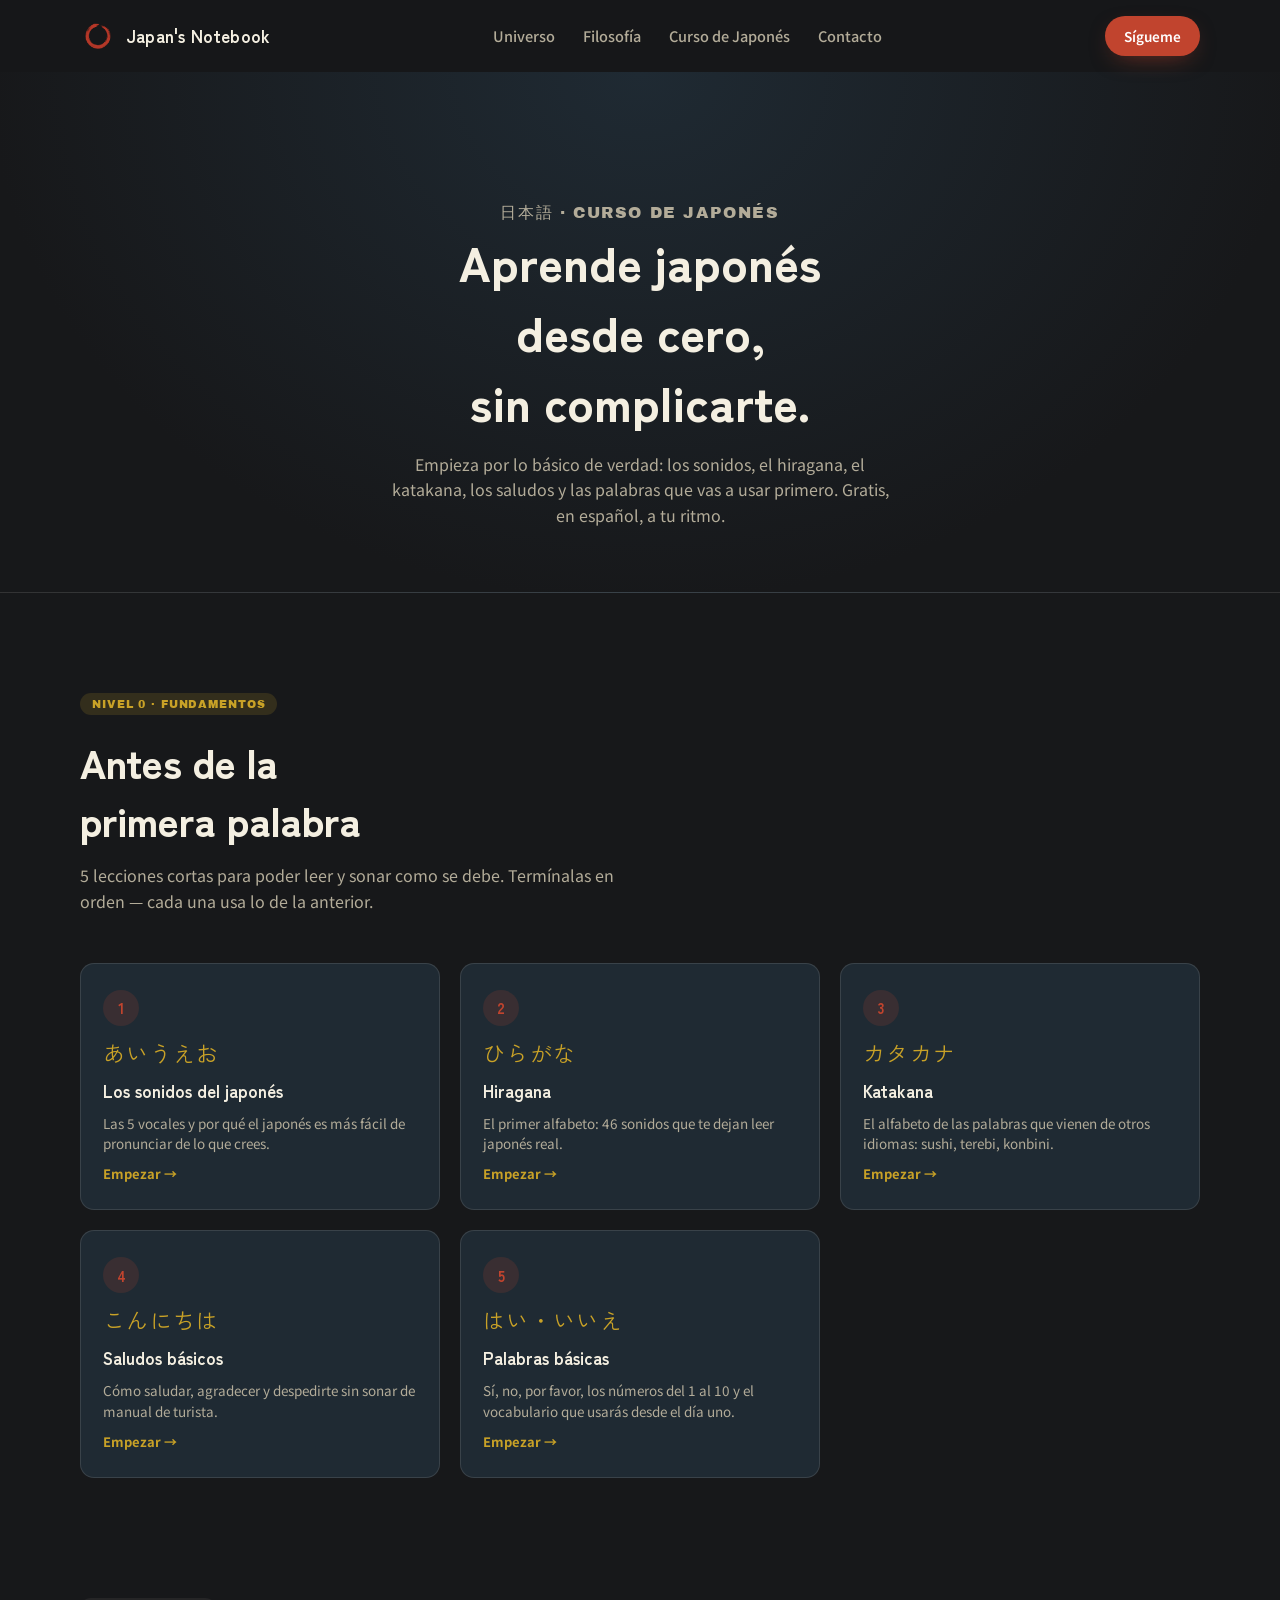
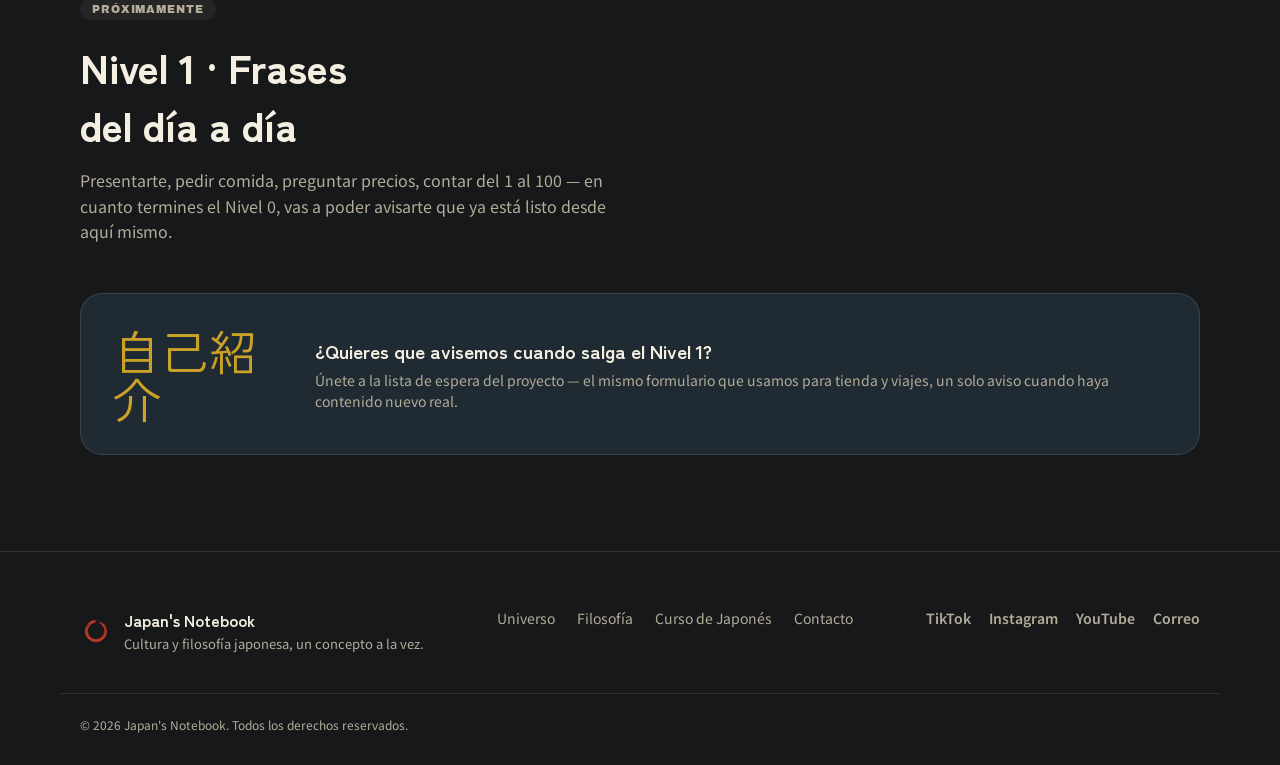
==== curso-de-japones.html @ c023aedf "Agrega mini curso de japones (Nivel 0: sonidos, hiragana, katakana, saludos, palabras basicas) Co-Au" ====
<!doctype html>
<html lang="es">
<head>
<meta charset="UTF-8">
<meta name="viewport" content="width=device-width, initial-scale=1, viewport-fit=cover">
<title>Curso de Japonés Gratis — Hiragana, Katakana y Saludos | Japan's Notebook</title>
<meta name="description" content="Mini curso de japonés para principiantes: los sonidos del idioma, hiragana, katakana, saludos y palabras básicas. Gratis, en español, paso a paso.">
<meta name="theme-color" content="#17181A">
<link rel="canonical" href="https://sjntthnes.github.io/japans-notebook/curso-de-japones.html">

<meta property="og:type" content="website">
<meta property="og:url" content="https://sjntthnes.github.io/japans-notebook/curso-de-japones.html">
<meta property="og:title" content="Curso de Japonés Gratis — Japan's Notebook">
<meta property="og:description" content="Hiragana, katakana, saludos y palabras básicas — el primer paso para leer y hablar japonés, explicado simple.">
<meta property="og:image" content="https://sjntthnes.github.io/japans-notebook/assets/img/branding/hero-banner.jpg">
<meta property="og:locale" content="es_ES">

<link rel="manifest" href="manifest.json">
<link rel="icon" type="image/png" sizes="32x32" href="assets/icons/favicon-32.png">
<link rel="icon" type="image/png" sizes="16x16" href="assets/icons/favicon-16.png">
<link rel="apple-touch-icon" href="assets/icons/logo-192.png">

<link rel="preconnect" href="https://fonts.googleapis.com">
<link rel="preconnect" href="https://fonts.gstatic.com" crossorigin>
<link href="https://fonts.googleapis.com/css2?family=Zen+Kaku+Gothic+New:wght@500;700;900&family=Noto+Sans+JP:wght@400;500;600&family=Archivo+Black&display=swap" rel="stylesheet">

<link rel="stylesheet" href="css/styles.css">
</head>
<body>

<a class="skip-link" href="#main">Saltar al contenido</a>

<header class="site-header" id="siteHeader">
  <div class="wrap header-inner">
    <a href="index.html#top" class="brand" aria-label="Japan's Notebook — inicio">
      <img src="assets/img/branding/logo.png" alt="" class="brand-logo" width="36" height="36">
      <span class="brand-name">Japan's Notebook</span>
    </a>

    <nav class="main-nav" id="mainNav" aria-label="Navegación principal">
      <a href="index.html#universo">Universo</a>
      <a href="index.html#filosofia">Filosofía</a>
      <a href="curso-de-japones.html">Curso de Japonés</a>
      <a href="index.html#contacto">Contacto</a>
    </nav>

    <div class="header-actions">
      <a class="btn btn-primary btn-sm" href="https://www.tiktok.com/@Japan_notebook_" target="_blank" rel="noopener">Sígueme</a>
      <button class="nav-toggle" id="navToggle" aria-expanded="false" aria-controls="mainNav" aria-label="Abrir menú">
        <span></span><span></span><span></span>
      </button>
    </div>
  </div>
</header>

<main id="main">

  <section class="curso-hero">
    <div class="wrap">
      <p class="eyebrow reveal">日本語 · Curso de japonés</p>
      <h1 class="reveal">Aprende japonés desde cero, sin complicarte.</h1>
      <p class="reveal">Empieza por lo básico de verdad: los sonidos, el hiragana, el katakana, los saludos y las palabras que vas a usar primero. Gratis, en español, a tu ritmo.</p>
    </div>
  </section>

  <section class="section" id="nivel-0">
    <div class="wrap">
      <span class="nivel-badge reveal">Nivel 0 · Fundamentos</span>
      <h2 class="section-title reveal">Antes de la primera palabra</h2>
      <p class="section-sub reveal">5 lecciones cortas para poder leer y sonar como se debe. Termínalas en orden — cada una usa lo de la anterior.</p>

      <div class="leccion-grid" id="leccionGrid"><!-- generado por js/curso.js --></div>
    </div>
  </section>

  <section class="section" id="proximos-niveles" style="padding-top:0">
    <div class="wrap">
      <span class="nivel-badge proximo reveal">Próximamente</span>
      <h2 class="section-title reveal">Nivel 1 · Frases del día a día</h2>
      <p class="section-sub reveal">Presentarte, pedir comida, preguntar precios, contar del 1 al 100 — en cuanto termines el Nivel 0, vas a poder avisarte que ya está listo desde aquí mismo.</p>

      <div class="leccion-teaser reveal">
        <span class="leccion-teaser-kana" aria-hidden="true">自己紹介</span>
        <div>
          <h3>¿Quieres que avisemos cuando salga el Nivel 1?</h3>
          <p>Únete a la lista de espera del proyecto — el mismo formulario que usamos para tienda y viajes, un solo aviso cuando haya contenido nuevo real.</p>
        </div>
      </div>
    </div>
  </section>

</main>

<footer class="site-footer">
  <div class="wrap footer-inner">
    <div class="footer-brand">
      <img src="assets/img/branding/logo.png" alt="" width="32" height="32">
      <div>
        <p class="footer-name">Japan's Notebook</p>
        <p class="footer-tagline">Cultura y filosofía japonesa, un concepto a la vez.</p>
      </div>
    </div>

    <nav class="footer-nav" aria-label="Navegación de pie de página">
      <a href="index.html#universo">Universo</a>
      <a href="index.html#filosofia">Filosofía</a>
      <a href="curso-de-japones.html">Curso de Japonés</a>
      <a href="index.html#contacto">Contacto</a>
    </nav>

    <div class="footer-socials">
      <a href="https://www.tiktok.com/@Japan_notebook_" target="_blank" rel="noopener">TikTok</a>
      <a href="https://www.instagram.com/Japan_notebook_" target="_blank" rel="noopener">Instagram</a>
      <a href="https://www.youtube.com/@japan_notebook" target="_blank" rel="noopener">YouTube</a>
      <a href="mailto:libro.viajes.japon@gmail.com">Correo</a>
    </div>
  </div>
  <div class="wrap footer-legal">
    <p>© 2026 Japan's Notebook. Todos los derechos reservados.</p>
  </div>
</footer>

<script src="js/curso.js" defer></script>
<script src="js/main.js" defer></script>
<script src="js/chatbot.js" defer></script>
<script src="js/sw-register.js" defer></script>
</body>
</html>
---- css/styles.css ----
/* =========================================================
   Japan's Notebook — Landing page
   Design tokens tomados de MARCA.md (fuente de verdad de marca)
   ========================================================= */

:root{
  --bg: #17181A;           /* sumi */
  --surface: #1F2A33;      /* indigo noche */
  --surface-2: #263340;
  --line: rgba(244,239,225,0.12);
  --line-strong: rgba(244,239,225,0.24);
  --text: #F4EFE1;         /* washi */
  --text-dim: #B3AC99;
  --shu: #C1442E;          /* acento de marca */
  --shu-dim: rgba(193,68,46,0.16);
  --gold: #C9A227;         /* kintsugi */
  --gold-dim: rgba(201,162,39,0.16);
  --vermillion: #E4572E;   /* CTA */

  --radius-sm: 8px;
  --radius: 14px;
  --radius-lg: 22px;

  --font-display: 'Zen Kaku Gothic New', 'Hiragino Sans', sans-serif;
  --font-body: 'Noto Sans JP', 'Hiragino Sans', sans-serif;
  --font-label: 'Archivo Black', 'Arial Black', sans-serif;

  --container: 1160px;
  --header-h: 72px;

  color-scheme: dark;
}

/* ---------- reset ---------- */
*, *::before, *::after{ box-sizing: border-box; }
html{ scroll-behavior: smooth; }
body{
  margin:0;
  background: var(--bg);
  color: var(--text);
  font-family: var(--font-body);
  -webkit-font-smoothing: antialiased;
  overflow-x: hidden;
}
img{ max-width:100%; display:block; }
a{ color: inherit; text-decoration: none; }
button{ font: inherit; color: inherit; background:none; border:none; cursor:pointer; }
ul{ list-style:none; margin:0; padding:0; }
h1,h2,h3{ font-family: var(--font-display); margin:0; text-wrap: balance; }
p{ margin:0; }

@media (prefers-reduced-motion: reduce){
  *{ animation-duration: 0.01ms !important; animation-iteration-count: 1 !important; transition-duration: 0.01ms !important; scroll-behavior: auto !important; }
}

.wrap{ max-width: var(--container); margin: 0 auto; padding: 0 20px; }
.skip-link{
  position: fixed; top:-60px; left:12px; z-index: 999; background: var(--shu); color:#fff;
  padding: 10px 16px; border-radius: var(--radius-sm); transition: top .15s;
}
.skip-link:focus{ top: 12px; }

/* ---------- reveal-on-scroll ---------- */
.reveal{ opacity: 0; transform: translateY(18px); transition: opacity .6s ease, transform .6s ease; }
.reveal.in-view{ opacity: 1; transform: translateY(0); }

/* ---------- buttons ---------- */
.btn{
  display:inline-flex; align-items:center; justify-content:center; gap:8px;
  font-family: var(--font-body); font-weight:600; font-size: 15px;
  padding: 13px 24px; border-radius: 999px; border: 1px solid transparent;
  transition: transform .15s ease, background .15s ease, border-color .15s ease, box-shadow .15s ease;
  white-space: nowrap;
}
.btn:hover{ transform: translateY(-2px); }
.btn:active{ transform: translateY(0); }
.btn-primary{ background: var(--shu); color: #fff; box-shadow: 0 8px 24px -10px rgba(193,68,46,0.65); }
.btn-primary:hover{ background: #d6512f; }
.btn-outline{ border-color: var(--line-strong); color: var(--text); }
.btn-outline:hover{ border-color: var(--text); background: rgba(244,239,225,0.05); }
.btn-sm{ padding: 9px 18px; font-size: 13.5px; }
.btn-block{ width:100%; }

/* ============ HEADER ============ */
.site-header{
  position: sticky; top:0; z-index: 60; height: var(--header-h);
  display:flex; align-items:center;
  background: rgba(23,24,26,0.72); backdrop-filter: blur(10px);
  border-bottom: 1px solid transparent;
  transition: border-color .2s ease, background .2s ease;
}
.site-header.scrolled{ border-color: var(--line); background: rgba(23,24,26,0.92); }
.header-inner{ display:flex; align-items:center; justify-content:space-between; gap:20px; width:100%; }
.brand{ display:flex; align-items:center; gap:10px; }
.brand-logo{ border-radius:50%; }
.brand-name{ font-family: var(--font-display); font-weight:700; font-size: 17px; letter-spacing:.2px; }

.main-nav{ display:flex; align-items:center; gap:28px; }
.main-nav a{ font-size: 14.5px; color: var(--text-dim); font-weight:500; transition: color .15s; }
.main-nav a:hover{ color: var(--text); }

.header-actions{ display:flex; align-items:center; gap:14px; }
.nav-toggle{ display:none; flex-direction:column; gap:5px; padding:8px; }
.nav-toggle span{ width:22px; height:2px; background: var(--text); border-radius:2px; transition: transform .2s, opacity .2s; }

@media (max-width: 860px){
  .main-nav{
    position:fixed; inset: var(--header-h) 0 auto 0; flex-direction:column; align-items:flex-start; gap:0;
    background: var(--bg); border-bottom:1px solid var(--line);
    padding: 8px 20px 18px; transform: translateY(-8px); opacity:0; pointer-events:none;
    transition: opacity .18s ease, transform .18s ease;
  }
  .main-nav.open{ opacity:1; transform: translateY(0); pointer-events:auto; }
  .main-nav a{ padding: 12px 0; width:100%; border-bottom: 1px dashed var(--line); font-size:16px; }
  .nav-toggle{ display:flex; }
  .header-actions .btn-sm{ display:none; }
}

/* ============ HERO ============ */
.hero{
  position: relative; min-height: min(880px, 100svh); display:flex; align-items:center;
  padding: calc(var(--header-h) + 40px) 0 80px; overflow:hidden;
}
.hero-bg{
  position:absolute; inset:0; overflow:hidden;
  filter: saturate(1.05) brightness(.55);
}
.hero-bg img{
  width:100%; height:100%; object-fit: cover; object-position: center;
}
.hero-scrim{
  position:absolute; inset:0;
  background: linear-gradient(180deg, rgba(23,24,26,.55) 0%, rgba(23,24,26,.72) 55%, var(--bg) 100%);
}
.hero-inner{ position:relative; z-index:2; max-width: 760px; }
.hero-enso{ width: 84px; height:84px; margin-bottom: 18px; opacity:.9; }
.hero-enso-track{ fill:none; stroke: rgba(244,239,225,.12); stroke-width:6; }
.hero-enso-stroke{
  fill:none; stroke: var(--shu); stroke-width:7; stroke-linecap:round;
  stroke-dasharray: 480; stroke-dashoffset: 480;
  animation: draw-enso 1.6s cubic-bezier(.65,0,.35,1) .3s forwards;
}
@keyframes draw-enso{ to{ stroke-dashoffset: 0; } }

.eyebrow{
  font-family: var(--font-label); font-size: 11px; letter-spacing: .1em; text-transform: uppercase;
  color: var(--gold); margin: 0 0 14px;
}
.hero-title{
  font-size: clamp(34px, 6vw, 62px); font-weight:900; line-height:1.05; margin-bottom: 20px;
}
.hero-sub{
  font-size: clamp(16px, 2vw, 19px); color: var(--text-dim); max-width: 56ch; line-height:1.6; margin-bottom: 34px;
}
.hero-ctas{ display:flex; flex-wrap:wrap; gap:14px; margin-bottom: 30px; }
.hero-socials{ display:flex; gap:22px; }
.hero-socials a{ font-size: 13.5px; color: var(--text-dim); font-weight:600; letter-spacing:.03em; border-bottom: 1px solid transparent; }
.hero-socials a:hover{ color: var(--text); border-color: var(--line-strong); }

.scroll-cue{
  position:absolute; left:50%; bottom: 28px; transform: translateX(-50%); z-index:2;
  width: 26px; height: 42px; border: 2px solid var(--line-strong); border-radius: 20px;
}
.scroll-cue span{
  position:absolute; top:6px; left:50%; width:4px; height:8px; margin-left:-2px; border-radius:2px;
  background: var(--gold); animation: cue 1.6s ease-in-out infinite;
}
@keyframes cue{ 0%{ opacity:1; transform: translateY(0);} 70%{ opacity:0; transform: translateY(14px);} 100%{opacity:0;} }

/* ============ SECTIONS (shared) ============ */
.section{ padding: 96px 0; }
.section-title{ font-size: clamp(26px, 3.6vw, 40px); font-weight:800; max-width: 18ch; margin-bottom: 14px; }
.section-sub{ color: var(--text-dim); font-size: 16px; max-width: 62ch; line-height:1.6; margin-bottom: 48px; }

/* ============ AD SLOTS ============ */
.ad-slot{ display:none; } /* se activa (display:block/flex) cuando tenga contenido real de AdSense */
.ad-slot.has-ad{
  display:flex; align-items:center; justify-content:center; min-height: 100px;
  max-width: var(--container); margin: 0 auto; padding: 16px 20px;
}

/* ============ MANIFIESTO ============ */
.manifesto-lead{
  font-size: clamp(18px, 2.2vw, 22px); line-height:1.65; max-width: 68ch; margin-bottom: 56px; color: var(--text);
}
.pillars{ display:grid; grid-template-columns: repeat(3, 1fr); gap: 20px; }
.pillar{
  background: var(--surface); border:1px solid var(--line); border-radius: var(--radius);
  padding: 28px 24px; transition: border-color .2s, transform .2s;
}
.pillar:hover{ border-color: var(--line-strong); transform: translateY(-4px); }
.pillar-mark{
  display:inline-flex; align-items:center; justify-content:center; width:44px; height:44px;
  border-radius:50%; background: var(--shu-dim); color: var(--shu); font-family: var(--font-display);
  font-size: 20px; font-weight:700; margin-bottom: 18px;
}
.pillar h3{ font-size: 18px; margin-bottom: 10px; }
.pillar p{ color: var(--text-dim); font-size: 14.5px; line-height:1.6; }

@media (max-width: 760px){ .pillars{ grid-template-columns: 1fr; } }

/* ============ UNIVERSO / VIDEO GRID ============ */
.video-grid{
  display:grid; grid-template-columns: repeat(4, 1fr); gap: 18px; margin-bottom: 52px;
}
.video-card{
  position:relative; border-radius: var(--radius); overflow:hidden; aspect-ratio: 9/16;
  background: var(--surface); border: 1px solid var(--line);
  transition: transform .25s ease, border-color .25s ease;
}
.video-card:hover{ transform: translateY(-6px); border-color: var(--line-strong); }
.video-card img{ width:100%; height:100%; object-fit: cover; }
.video-card .vc-overlay{
  position:absolute; inset:0; display:flex; flex-direction:column; justify-content:flex-end;
  padding: 14px; background: linear-gradient(180deg, transparent 40%, rgba(23,24,26,.92) 100%);
}
.video-card .vc-kanji{
  align-self:flex-start; font-family: var(--font-display); font-size: 12px; font-weight:700;
  background: rgba(23,24,26,.7); border: 1px solid var(--gold); color: var(--gold);
  padding: 3px 9px; border-radius: 999px; margin-bottom: auto;
}
.video-card .vc-title{ font-family: var(--font-display); font-weight:700; font-size: 14.5px; line-height:1.25; margin-bottom:4px; }
.video-card .vc-hook{ font-size: 11.5px; color: var(--text-dim); line-height:1.4; display:-webkit-box; -webkit-line-clamp:2; -webkit-box-orient:vertical; overflow:hidden; }

.universo-cta{ text-align:center; }
.universo-cta p{ color: var(--text-dim); margin-bottom: 20px; }
.universo-cta .hero-ctas{ justify-content:center; margin:0; }

@media (max-width: 980px){ .video-grid{ grid-template-columns: repeat(3, 1fr); } }
@media (max-width: 680px){ .video-grid{ grid-template-columns: repeat(2, 1fr); gap:12px; } }

/* ============ FILOSOFÍA ============ */
.philosophy-grid{ display:grid; grid-template-columns: repeat(3, 1fr); gap: 20px; }
.phi-tile{
  background: linear-gradient(160deg, var(--surface), var(--surface-2));
  border:1px solid var(--line); border-radius: var(--radius); padding: 30px 24px;
  transition: transform .2s, border-color .2s;
}
.phi-tile:hover{ transform: translateY(-4px); border-color: var(--gold); }
.phi-kanji{ display:block; font-family: var(--font-display); font-size: 30px; font-weight:700; color: var(--gold); margin-bottom: 14px; }
.phi-tile h3{ font-size: 18px; margin-bottom: 8px; }
.phi-tile p{ font-size: 14px; color: var(--text-dim); line-height:1.6; }

@media (max-width: 860px){ .philosophy-grid{ grid-template-columns: repeat(2, 1fr); } }
@media (max-width: 560px){ .philosophy-grid{ grid-template-columns: 1fr; } }

/* ============ PRÓXIMAMENTE ============ */
.coming-grid{ display:grid; grid-template-columns: repeat(3,1fr); gap:20px; margin-bottom: 56px; }
.coming-card{
  position:relative; background: var(--surface); border:1px solid var(--line); border-radius: var(--radius);
  padding: 30px 24px; text-align:center;
}
.coming-badge{
  position:absolute; top:16px; right:16px; font-size: 10.5px; font-weight:700; letter-spacing:.05em;
  text-transform:uppercase; background: var(--gold-dim); color: var(--gold); padding:4px 10px; border-radius: 999px;
}
.coming-icon{ font-size: 34px; display:block; margin-bottom: 16px; }
.coming-card h3{ font-size: 19px; margin-bottom: 10px; }
.coming-card p{ font-size: 14px; color: var(--text-dim); line-height:1.6; }

.waitlist{
  display:grid; grid-template-columns: 1fr 1.1fr; gap: 40px; align-items:center;
  background: var(--surface); border:1px solid var(--line); border-radius: var(--radius-lg); padding: 40px;
}
.waitlist-copy h3{ font-size: 24px; margin-bottom: 12px; }
.waitlist-copy p{ color: var(--text-dim); line-height:1.6; }
.waitlist-form-wrap{ background: var(--text); border-radius: var(--radius); overflow:hidden; min-height: 420px; }
.waitlist-form-wrap iframe{ width:100%; height:420px; border:0; display:block; }

@media (max-width: 900px){
  .coming-grid{ grid-template-columns: 1fr; }
  .waitlist{ grid-template-columns: 1fr; padding: 26px; }
}

/* ============ SOCIAL BAND ============ */
.social-band{
  position:relative; padding: 90px 0; text-align:center; overflow:hidden;
  background: radial-gradient(ellipse at 50% 0%, var(--surface) 0%, var(--bg) 70%);
  border-top:1px solid var(--line); border-bottom:1px solid var(--line);
}
.band-enso{
  position:absolute; top:50%; left:50%; width: 520px; height:520px; transform: translate(-50%,-50%);
  opacity: .05; fill:none; stroke: var(--shu); stroke-width:3;
}
.social-band-inner{ position:relative; z-index:1; }
.social-band h2{ font-size: clamp(28px,4vw,44px); margin-bottom: 10px; }
.social-band p{ color: var(--text-dim); margin-bottom: 36px; }
.social-buttons{ display:flex; justify-content:center; gap: 16px; flex-wrap:wrap; }
.social-btn{
  display:flex; flex-direction:column; gap:4px; min-width: 180px; padding: 18px 26px;
  border-radius: var(--radius); border: 1px solid var(--line-strong); background: var(--surface);
  transition: transform .2s, border-color .2s;
}
.social-btn:hover{ transform: translateY(-4px); border-color: var(--gold); }
.social-btn strong{ font-family: var(--font-display); font-size: 16px; }
.social-btn span{ font-size: 13px; color: var(--text-dim); }

/* ============ CONTACTO ============ */
.contact-grid{ display:grid; grid-template-columns: repeat(3,1fr); gap:20px; }
.contact-card{
  display:block; text-align:left; width:100%; background: var(--surface); border:1px solid var(--line);
  border-radius: var(--radius); padding: 28px 24px; transition: transform .2s, border-color .2s;
}
.contact-card:hover{ transform: translateY(-4px); border-color: var(--line-strong); }
.contact-icon{ font-size: 26px; display:block; margin-bottom: 14px; }
.contact-card h3{ font-size: 17px; margin-bottom: 8px; }
.contact-card p{ font-size: 14px; color: var(--text-dim); line-height:1.5; word-break: break-word; }
.contact-social-links{ display:flex; gap:14px; margin-top:6px; flex-wrap:wrap; }
.contact-social-links a{ font-size: 13.5px; font-weight:600; color: var(--gold); }
.contact-social-links a:hover{ text-decoration: underline; }

@media (max-width: 860px){ .contact-grid{ grid-template-columns: 1fr; } }

/* ============ FOOTER ============ */
.site-footer{ border-top: 1px solid var(--line); padding: 56px 0 0; }
.footer-inner{
  display:flex; flex-wrap:wrap; gap: 32px; justify-content:space-between; align-items:flex-start;
  padding-bottom: 40px; border-bottom: 1px solid var(--line);
}
.footer-brand{ display:flex; gap:12px; align-items:center; }
.footer-name{ font-family: var(--font-display); font-weight:700; }
.footer-tagline{ font-size: 13px; color: var(--text-dim); margin-top:2px; }
.footer-nav{ display:flex; gap:22px; flex-wrap:wrap; }
.footer-nav a{ font-size: 14px; color: var(--text-dim); }
.footer-nav a:hover{ color: var(--text); }
.footer-socials{ display:flex; gap:18px; flex-wrap:wrap; }
.footer-socials a{ font-size: 14px; color: var(--text-dim); font-weight:600; }
.footer-socials a:hover{ color: var(--gold); }
.footer-legal{ padding: 22px 20px 32px; display:flex; flex-direction:column; gap:8px; }
.footer-legal p{ font-size: 12px; color: var(--text-dim); }
.footer-note{ max-width: 74ch; line-height:1.6; opacity:.75; }

/* ============ WHATSAPP CHAT WIDGET ============ */
.chat-widget{ position: fixed; right: 18px; bottom: 18px; z-index: 80; }
.chat-fab{
  width: 58px; height:58px; border-radius:50%; background: var(--shu); color:#fff; font-size: 26px;
  display:flex; align-items:center; justify-content:center; box-shadow: 0 10px 30px -8px rgba(193,68,46,.7);
  transition: transform .2s;
}
.chat-fab:hover{ transform: scale(1.06); }

.chat-panel{
  position: absolute; right:0; bottom: 74px; width: min(340px, 88vw); max-height: 70vh;
  background: var(--surface); border:1px solid var(--line-strong); border-radius: var(--radius-lg);
  box-shadow: 0 20px 60px -15px rgba(0,0,0,.6); display:flex; flex-direction:column; overflow:hidden;
}
.chat-panel[hidden]{ display:none; }
.chat-panel-header{
  display:flex; justify-content:space-between; align-items:flex-start; gap:10px;
  padding: 16px 18px; border-bottom: 1px solid var(--line); background: var(--surface-2);
}
.chat-panel-title{ font-weight:700; font-size: 14.5px; }
.chat-panel-status{ font-size: 11.5px; color: var(--gold); margin-top:3px; }
.chat-close{ font-size: 16px; color: var(--text-dim); line-height:1; padding:4px; }
.chat-close:hover{ color: var(--text); }

.chat-messages{ padding: 16px 18px; overflow-y:auto; display:flex; flex-direction:column; gap:12px; flex:1; min-height: 160px; }
.chat-msg{ max-width: 88%; padding: 10px 14px; border-radius: 14px; font-size: 13.5px; line-height:1.5; }
.chat-msg.bot{ align-self:flex-start; background: var(--surface-2); border: 1px solid var(--line); border-bottom-left-radius:4px; }
.chat-msg.user{ align-self:flex-end; background: var(--shu-dim); color: var(--text); border-bottom-right-radius:4px; }

.chat-quick-replies{ display:flex; flex-wrap:wrap; gap:8px; padding: 0 18px 14px; }
.chat-quick-replies button{
  font-size: 12.5px; padding: 8px 12px; border-radius: 999px; border:1px solid var(--line-strong);
  color: var(--text); transition: border-color .15s, background .15s;
}
.chat-quick-replies button:hover{ border-color: var(--gold); background: var(--gold-dim); }

.chat-footer{ padding: 14px 18px; border-top: 1px solid var(--line); }

@media (max-width: 480px){
  .chat-widget{ right:12px; bottom:12px; }
  .chat-panel{ width: 92vw; }
}

/* ============ CURSO DE JAPONÉS ============ */
.curso-hero{
  padding: calc(var(--header-h) + 56px) 0 64px; text-align:center;
  background: radial-gradient(ellipse at 50% 0%, var(--surface) 0%, var(--bg) 72%);
  border-bottom: 1px solid var(--line);
}
.curso-hero .eyebrow{ justify-content:center; display:flex; }
.curso-hero h1{ font-size: clamp(30px, 5vw, 48px); font-weight:900; max-width: 20ch; margin: 0 auto 16px; }
.curso-hero p{ color: var(--text-dim); max-width: 56ch; margin: 0 auto; line-height:1.6; font-size:16px; }

.curso-progreso{
  display:flex; justify-content:center; gap:10px; margin-top: 32px; flex-wrap:wrap;
}
.curso-progreso span{
  width:10px; height:10px; border-radius:50%; background: var(--line-strong);
}
.curso-progreso span.done{ background: var(--gold); }

.leccion-teaser{
  background: var(--surface); border:1px solid var(--line); border-radius: var(--radius-lg);
  padding: 32px; display:flex; align-items:center; gap:28px; margin-top: 40px;
}
.leccion-teaser-kana{ font-family: var(--font-display); font-size: 48px; color: var(--gold); line-height:1; }
.leccion-teaser h3{ font-size: 19px; margin-bottom: 6px; }
.leccion-teaser p{ color: var(--text-dim); font-size:14px; line-height:1.5; }

.nivel-badge{
  display:inline-block; font-family: var(--font-label); font-size: 11px; letter-spacing:.08em;
  text-transform:uppercase; color: var(--gold); background: var(--gold-dim);
  padding: 5px 12px; border-radius: 999px; margin-bottom: 18px;
}
.nivel-badge.proximo{ color: var(--text-dim); background: rgba(244,239,225,0.06); }

.leccion-grid{ display:grid; grid-template-columns: repeat(3, 1fr); gap:20px; margin-bottom: 20px; }
.leccion-card{
  position:relative; display:flex; flex-direction:column; gap:10px;
  background: var(--surface); border:1px solid var(--line); border-radius: var(--radius);
  padding: 26px 22px; transition: transform .2s ease, border-color .2s ease;
}
.leccion-card:hover{ transform: translateY(-4px); border-color: var(--gold); }
.leccion-num{
  display:inline-flex; align-items:center; justify-content:center; width:36px; height:36px;
  border-radius:50%; background: var(--shu-dim); color: var(--shu); font-family: var(--font-display);
  font-weight:700; font-size:15px;
}
.leccion-card h3{ font-size: 17px; }
.leccion-card p{ color: var(--text-dim); font-size:13.5px; line-height:1.55; flex:1; }
.leccion-card .leccion-kana-preview{ font-family: var(--font-display); font-size:22px; color: var(--gold); letter-spacing:.06em; }
.leccion-card .leccion-go{ font-size:13px; font-weight:700; color: var(--gold); }

.leccion-card.locked{ opacity:.5; pointer-events:none; }

@media (max-width: 980px){ .leccion-grid{ grid-template-columns: repeat(2,1fr); } }
@media (max-width: 620px){ .leccion-grid{ grid-template-columns: 1fr; } .leccion-teaser{ flex-direction:column; text-align:center; } }

/* ---- Lesson page shell ---- */
.leccion-shell{ padding: calc(var(--header-h) + 40px) 0 90px; }
.leccion-breadcrumb{ font-size: 13px; color: var(--text-dim); margin-bottom: 18px; }
.leccion-breadcrumb a{ color: var(--gold); }
.leccion-header{ margin-bottom: 44px; }
.leccion-header .nivel-badge{ margin-bottom: 14px; }
.leccion-header h1{ font-size: clamp(26px, 4vw, 38px); font-weight:800; margin-bottom: 12px; }
.leccion-header p{ color: var(--text-dim); max-width: 62ch; line-height:1.6; font-size:15.5px; }

.leccion-block{ margin-bottom: 52px; }
.leccion-block h2{ font-size: 21px; margin-bottom: 8px; }
.leccion-block > p{ color: var(--text-dim); font-size:14.5px; margin-bottom: 22px; line-height:1.6; max-width: 68ch; }

.kana-grid{
  display:grid; grid-template-columns: repeat(5, 1fr); gap: 10px;
}
.kana-cell{
  display:flex; flex-direction:column; align-items:center; justify-content:center; gap:4px;
  aspect-ratio: 1; background: var(--surface); border:1px solid var(--line); border-radius: var(--radius-sm);
  transition: border-color .15s, background .15s;
}
.kana-cell:hover{ border-color: var(--gold); background: var(--surface-2); }
.kana-cell b{ font-family: 'Noto Sans JP', sans-serif; font-size: clamp(20px, 3vw, 28px); font-weight:500; }
.kana-cell small{ font-size: 11px; color: var(--text-dim); letter-spacing:.03em; }
.kana-cell.kana-empty{ background:none; border:none; }

@media (max-width: 620px){ .kana-grid{ grid-template-columns: repeat(5, 1fr); gap:6px; } .kana-cell b{ font-size:18px; } }

.frase-tabla{ width:100%; border-collapse: collapse; }
.frase-tabla th, .frase-tabla td{ text-align:left; padding: 14px 16px; border-bottom: 1px solid var(--line); vertical-align:top; }
.frase-tabla th{ color: var(--text-dim); font-size: 12px; text-transform:uppercase; letter-spacing:.06em; font-weight:600; }
.frase-tabla td.jp{ font-family: 'Noto Sans JP', sans-serif; font-size: 18px; white-space:nowrap; }
.frase-tabla td.romaji{ color: var(--gold); font-style:italic; white-space:nowrap; }
.frase-tabla td.uso{ color: var(--text-dim); font-size: 13.5px; }
.frase-tabla-wrap{ overflow-x:auto; background: var(--surface); border:1px solid var(--line); border-radius: var(--radius); padding: 6px 16px; }

.nota-tip{
  background: var(--gold-dim); border:1px solid rgba(201,162,39,0.3); border-radius: var(--radius);
  padding: 16px 20px; font-size: 14px; color: var(--text); line-height:1.6; margin-top: 18px;
}
.nota-tip b{ color: var(--gold); }

.leccion-nav{
  display:flex; justify-content:space-between; align-items:center; gap:16px; margin-top: 60px;
  padding-top: 28px; border-top: 1px solid var(--line); flex-wrap:wrap;
}
.leccion-nav a{ font-size:14px; font-weight:600; color: var(--text-dim); }
.leccion-nav a:hover{ color: var(--text); }
.leccion-nav a.siguiente{ color: var(--gold); }
.leccion-nav-center a{ color: var(--text-dim); font-size:13px; }
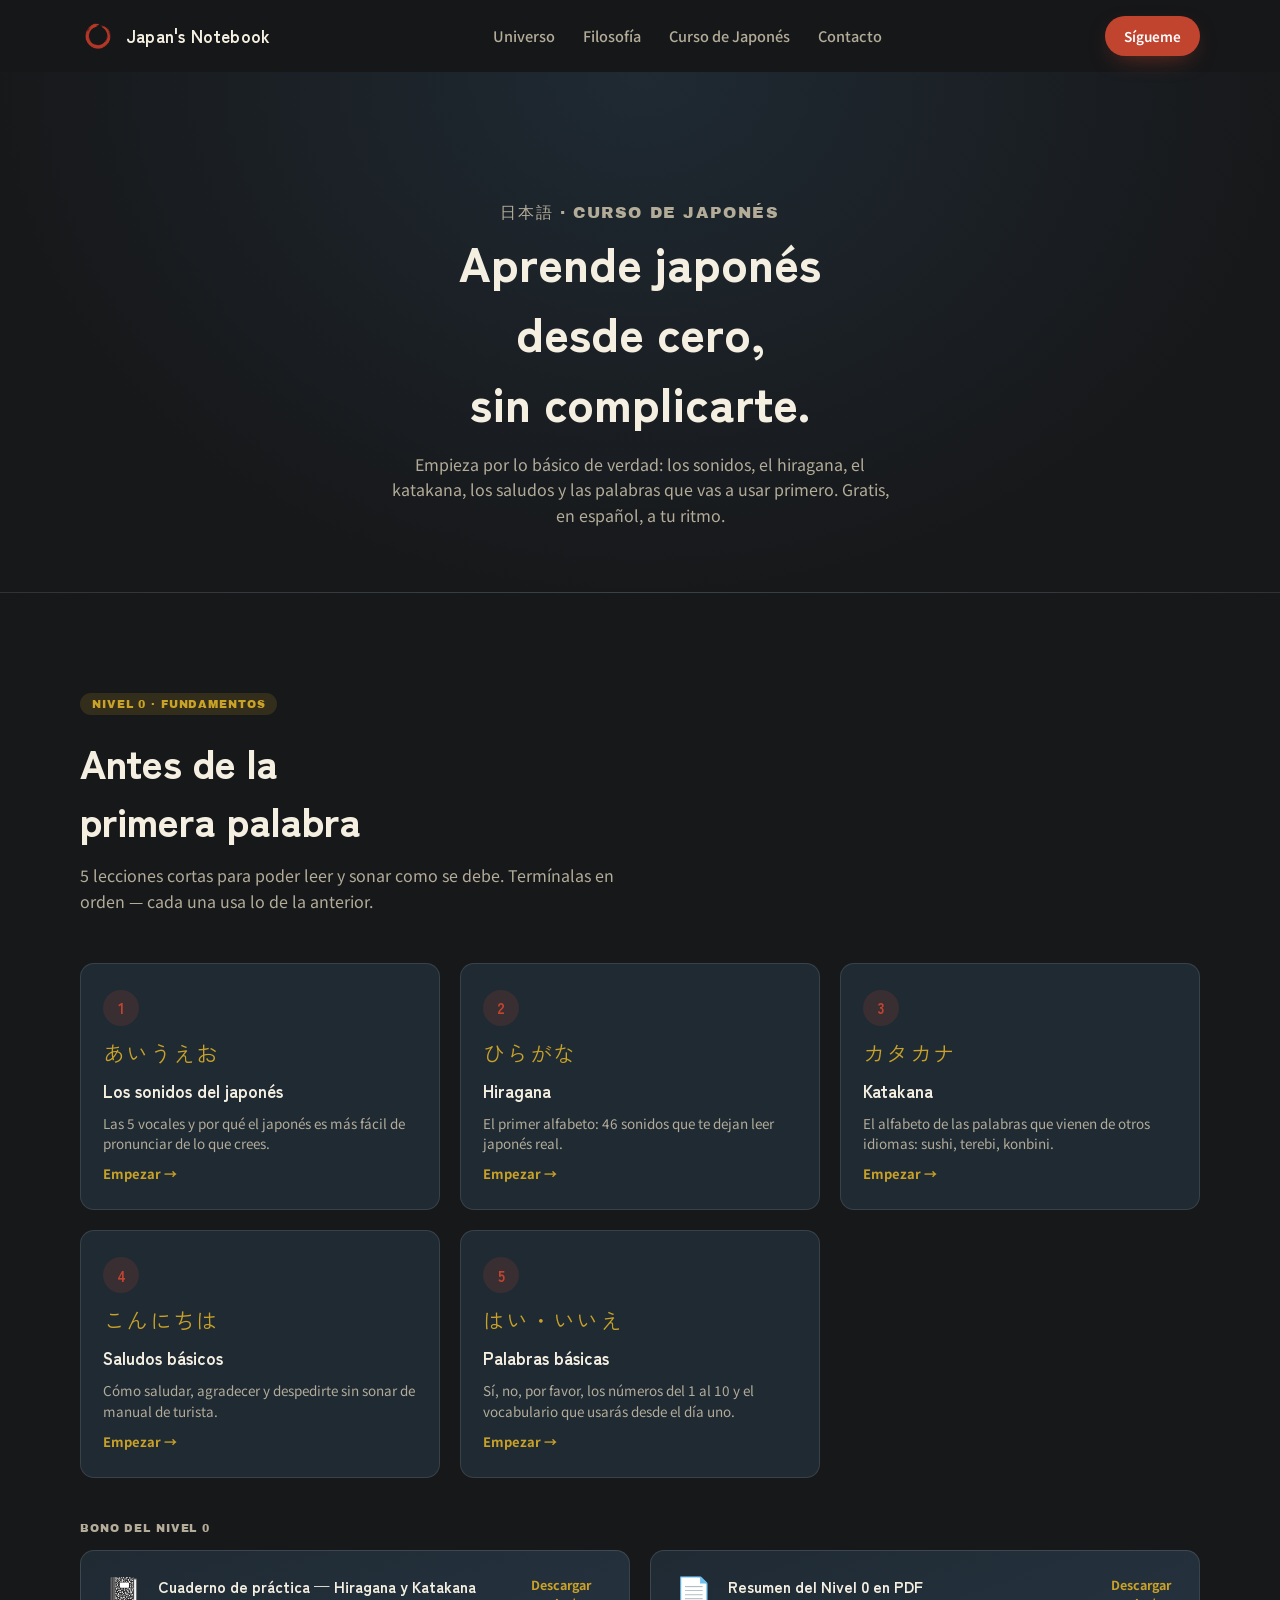
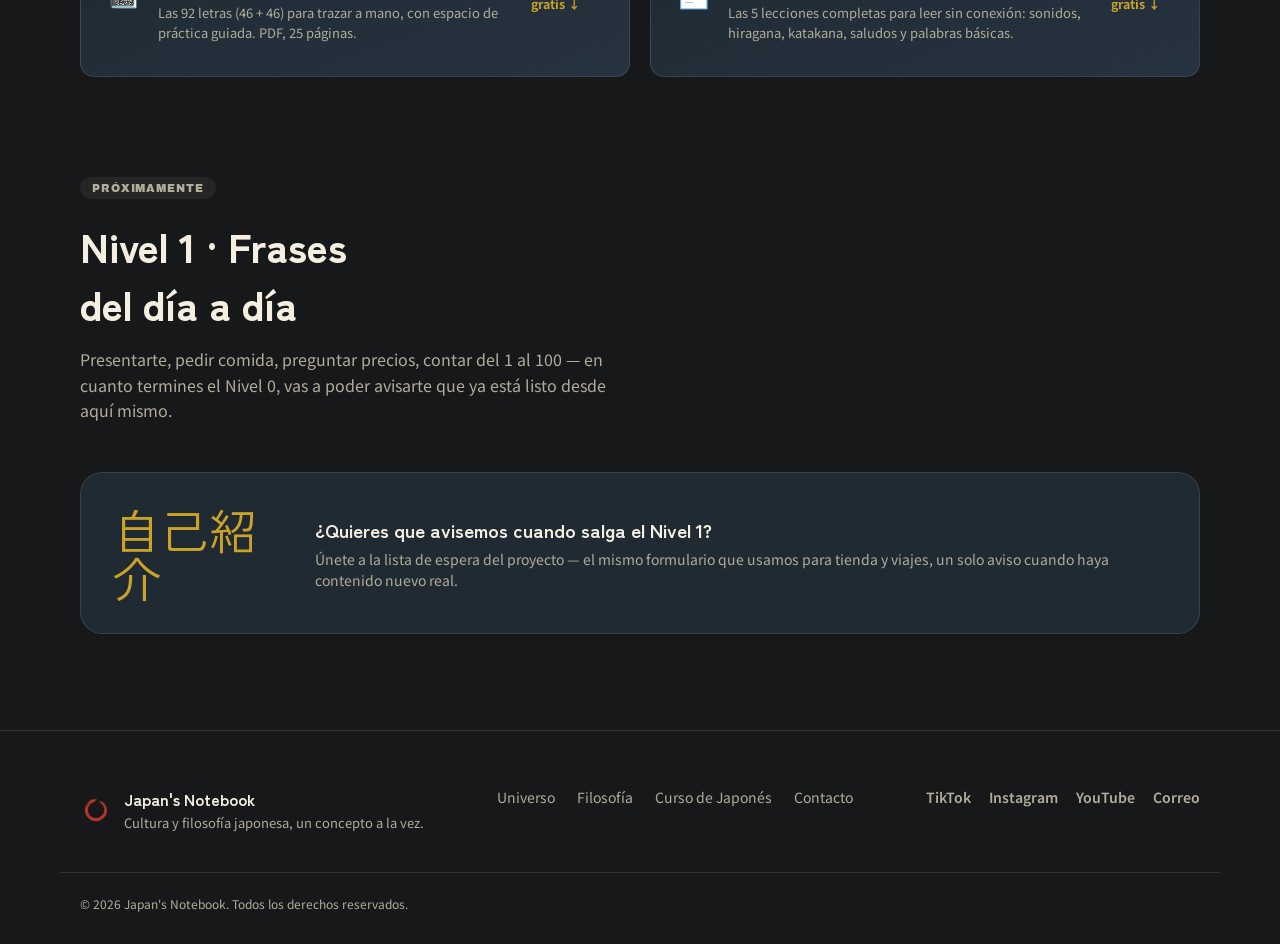
==== commit b294cd9a: "Agrega descargables gratuitos al Nivel 0 del curso: cuaderno de practica y PDF resumen - Cuaderno-Hi" ====
--- a/curso-de-japones.html
+++ b/curso-de-japones.html
@@ -70,6 +70,28 @@
       <p class="section-sub reveal">5 lecciones cortas para poder leer y sonar como se debe. Termínalas en orden — cada una usa lo de la anterior.</p>
 
       <div class="leccion-grid" id="leccionGrid"><!-- generado por js/curso.js --></div>
+
+      <div class="descargables">
+        <p class="descargables-kicker reveal">Bono del Nivel 0</p>
+        <div class="descargables-grid">
+          <a class="descargable-card reveal" href="assets/descargables/Cuaderno-Hiragana-Katakana-Japans-Notebook.pdf" download>
+            <span class="descargable-icon" aria-hidden="true">📓</span>
+            <div>
+              <h3>Cuaderno de práctica — Hiragana y Katakana</h3>
+              <p>Las 92 letras (46 + 46) para trazar a mano, con espacio de práctica guiada. PDF, 25 páginas.</p>
+            </div>
+            <span class="descargable-go">Descargar gratis ↓</span>
+          </a>
+          <a class="descargable-card reveal" href="assets/descargables/Curso-de-Japones-Nivel-0-Japans-Notebook.pdf" download>
+            <span class="descargable-icon" aria-hidden="true">📄</span>
+            <div>
+              <h3>Resumen del Nivel 0 en PDF</h3>
+              <p>Las 5 lecciones completas para leer sin conexión: sonidos, hiragana, katakana, saludos y palabras básicas.</p>
+            </div>
+            <span class="descargable-go">Descargar gratis ↓</span>
+          </a>
+        </div>
+      </div>
     </div>
   </section>
 
--- a/css/styles.css
+++ b/css/styles.css
@@ -425,6 +425,24 @@
 
 .leccion-card.locked{ opacity:.5; pointer-events:none; }
 
+.descargables{ margin-top: 44px; }
+.descargables-kicker{
+  font-family: var(--font-label); font-size: 11px; letter-spacing:.08em; text-transform:uppercase;
+  color: var(--text-dim); margin-bottom: 16px;
+}
+.descargables-grid{ display:grid; grid-template-columns: repeat(2, 1fr); gap:20px; }
+.descargable-card{
+  display:flex; align-items:flex-start; gap:16px; background: linear-gradient(160deg, var(--surface), var(--surface-2));
+  border:1px solid var(--line); border-radius: var(--radius); padding: 24px; transition: transform .2s, border-color .2s;
+}
+.descargable-card:hover{ transform: translateY(-4px); border-color: var(--gold); }
+.descargable-icon{ font-size: 30px; line-height:1; }
+.descargable-card h3{ font-size: 15.5px; margin-bottom: 6px; }
+.descargable-card p{ color: var(--text-dim); font-size:13px; line-height:1.5; margin-bottom:10px; }
+.descargable-go{ font-size:12.5px; font-weight:700; color: var(--gold); }
+
+@media (max-width: 760px){ .descargables-grid{ grid-template-columns: 1fr; } }
+
 @media (max-width: 980px){ .leccion-grid{ grid-template-columns: repeat(2,1fr); } }
 @media (max-width: 620px){ .leccion-grid{ grid-template-columns: 1fr; } .leccion-teaser{ flex-direction:column; text-align:center; } }
 
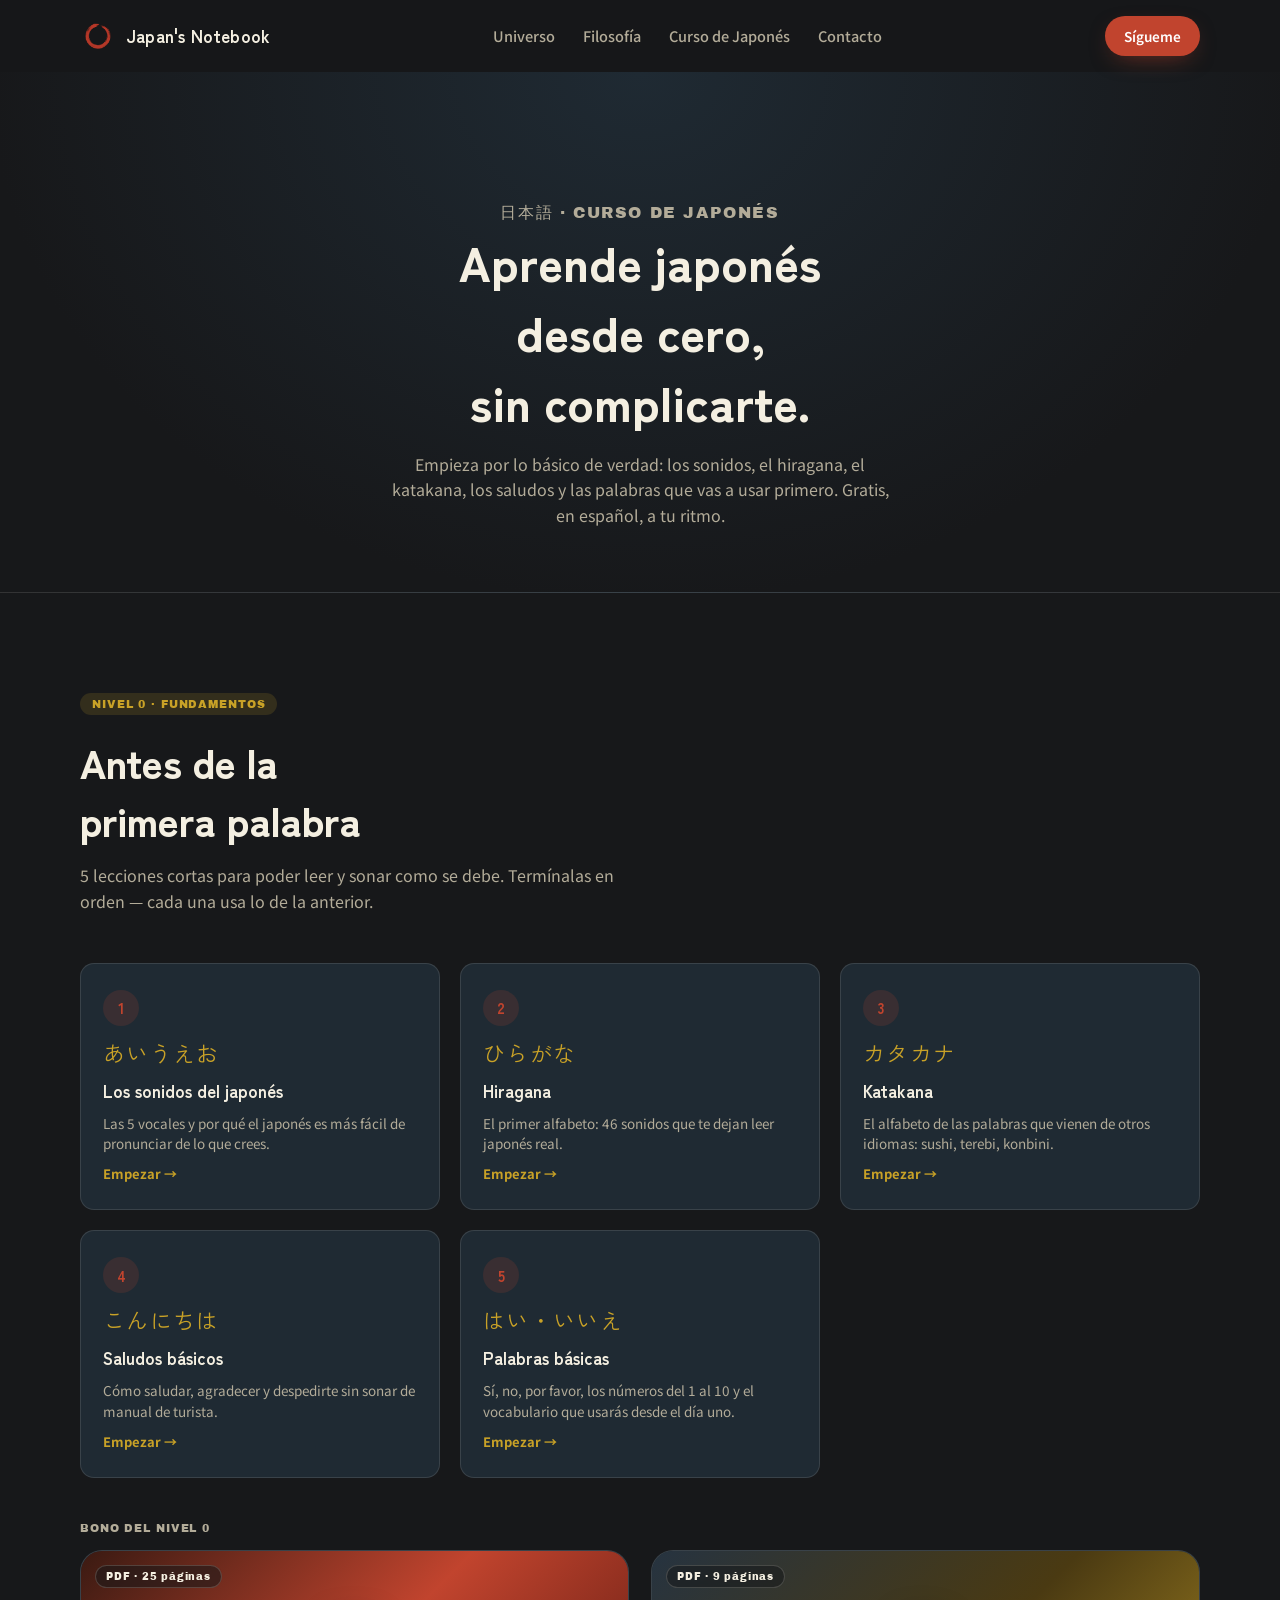
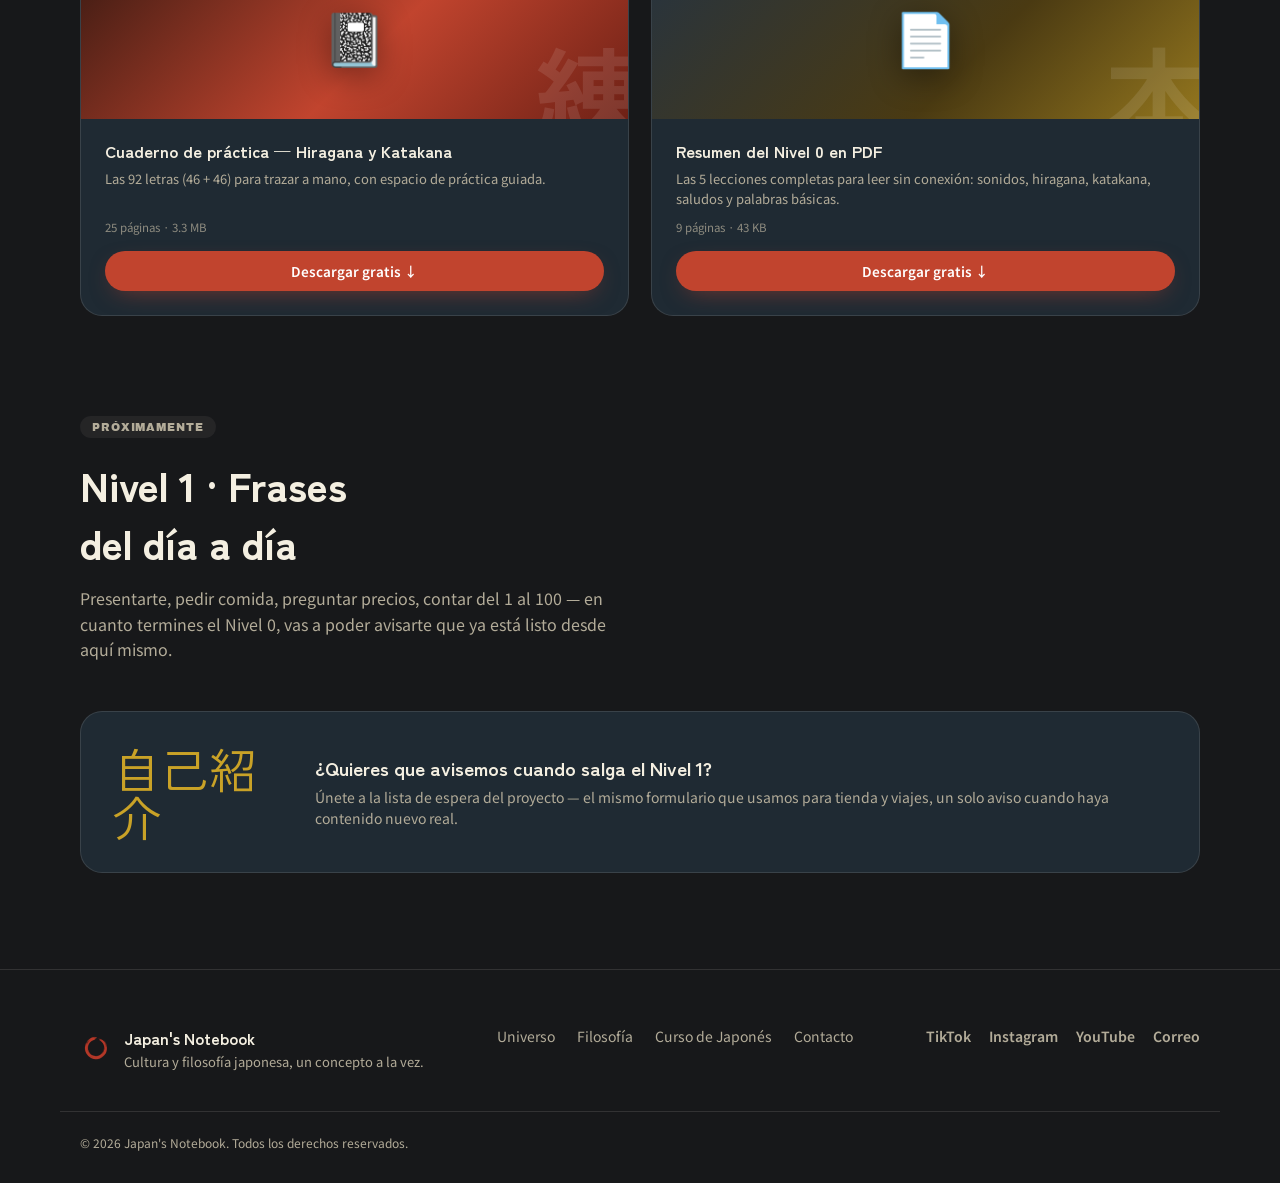
==== commit ae62db9c: "Rediseña las tarjetas de descarga y agrega el curso al hero de la home - Las tarjetas de "Bono del N" ====
--- a/curso-de-japones.html
+++ b/curso-de-japones.html
@@ -75,20 +75,30 @@
         <p class="descargables-kicker reveal">Bono del Nivel 0</p>
         <div class="descargables-grid">
           <a class="descargable-card reveal" href="assets/descargables/Cuaderno-Hiragana-Katakana-Japans-Notebook.pdf" download>
-            <span class="descargable-icon" aria-hidden="true">📓</span>
-            <div>
+            <div class="descargable-cover descargable-cover--cuaderno">
+              <span class="descargable-badge">PDF · 25 páginas</span>
+              <span class="descargable-cover-kanji" lang="ja" aria-hidden="true">練</span>
+              <span class="descargable-cover-icon" aria-hidden="true">📓</span>
+            </div>
+            <div class="descargable-body">
               <h3>Cuaderno de práctica — Hiragana y Katakana</h3>
-              <p>Las 92 letras (46 + 46) para trazar a mano, con espacio de práctica guiada. PDF, 25 páginas.</p>
+              <p>Las 92 letras (46 + 46) para trazar a mano, con espacio de práctica guiada.</p>
+              <span class="descargable-meta">25 páginas · 3.3 MB</span>
+              <span class="btn btn-primary btn-sm">Descargar gratis ↓</span>
             </div>
-            <span class="descargable-go">Descargar gratis ↓</span>
           </a>
           <a class="descargable-card reveal" href="assets/descargables/Curso-de-Japones-Nivel-0-Japans-Notebook.pdf" download>
-            <span class="descargable-icon" aria-hidden="true">📄</span>
-            <div>
+            <div class="descargable-cover descargable-cover--resumen">
+              <span class="descargable-badge">PDF · 9 páginas</span>
+              <span class="descargable-cover-kanji" lang="ja" aria-hidden="true">本</span>
+              <span class="descargable-cover-icon" aria-hidden="true">📄</span>
+            </div>
+            <div class="descargable-body">
               <h3>Resumen del Nivel 0 en PDF</h3>
               <p>Las 5 lecciones completas para leer sin conexión: sonidos, hiragana, katakana, saludos y palabras básicas.</p>
+              <span class="descargable-meta">9 páginas · 43 KB</span>
+              <span class="btn btn-primary btn-sm">Descargar gratis ↓</span>
             </div>
-            <span class="descargable-go">Descargar gratis ↓</span>
           </a>
         </div>
       </div>
--- a/css/styles.css
+++ b/css/styles.css
@@ -78,6 +78,9 @@
 .btn-primary:hover{ background: #d6512f; }
 .btn-outline{ border-color: var(--line-strong); color: var(--text); }
 .btn-outline:hover{ border-color: var(--text); background: rgba(244,239,225,0.05); }
+.btn-gold{ background: var(--gold); color: var(--bg); box-shadow: 0 8px 24px -10px rgba(201,162,39,0.55); }
+.btn-gold:hover{ background: #ddb636; }
+.btn-gold .ico{ font-family: 'Noto Sans JP', sans-serif; }
 .btn-sm{ padding: 9px 18px; font-size: 13.5px; }
 .btn-block{ width:100%; }
 
@@ -430,16 +433,41 @@
   font-family: var(--font-label); font-size: 11px; letter-spacing:.08em; text-transform:uppercase;
   color: var(--text-dim); margin-bottom: 16px;
 }
-.descargables-grid{ display:grid; grid-template-columns: repeat(2, 1fr); gap:20px; }
+.descargables-grid{ display:grid; grid-template-columns: repeat(2, 1fr); gap:22px; }
 .descargable-card{
-  display:flex; align-items:flex-start; gap:16px; background: linear-gradient(160deg, var(--surface), var(--surface-2));
-  border:1px solid var(--line); border-radius: var(--radius); padding: 24px; transition: transform .2s, border-color .2s;
-}
-.descargable-card:hover{ transform: translateY(-4px); border-color: var(--gold); }
-.descargable-icon{ font-size: 30px; line-height:1; }
-.descargable-card h3{ font-size: 15.5px; margin-bottom: 6px; }
-.descargable-card p{ color: var(--text-dim); font-size:13px; line-height:1.5; margin-bottom:10px; }
-.descargable-go{ font-size:12.5px; font-weight:700; color: var(--gold); }
+  display:flex; flex-direction:column; background: var(--surface); border:1px solid var(--line);
+  border-radius: var(--radius-lg); overflow:hidden;
+  transition: transform .25s ease, border-color .25s ease, box-shadow .25s ease;
+}
+.descargable-card:hover{
+  transform: translateY(-6px); border-color: var(--gold);
+  box-shadow: 0 24px 48px -24px rgba(0,0,0,.6);
+}
+.descargable-cover{
+  position:relative; height:168px; display:flex; align-items:center; justify-content:center;
+  overflow:hidden; isolation:isolate;
+}
+.descargable-cover--cuaderno{ background: linear-gradient(135deg, #3a1a12 0%, var(--shu) 55%, #6e2116 100%); }
+.descargable-cover--resumen{ background: linear-gradient(135deg, var(--surface-2) 0%, #4a3a12 60%, var(--gold) 130%); }
+.descargable-cover-kanji{
+  position:absolute; right:-14px; bottom:-26px; font-family: var(--font-display); font-weight:700;
+  font-size: 108px; line-height:1; color: rgba(255,255,255,0.10); z-index:1; pointer-events:none;
+}
+.descargable-cover-icon{
+  font-size: 52px; z-index:2; filter: drop-shadow(0 8px 16px rgba(0,0,0,.4));
+  transition: transform .3s ease;
+}
+.descargable-card:hover .descargable-cover-icon{ transform: scale(1.08) rotate(-3deg); }
+.descargable-badge{
+  position:absolute; top:14px; left:14px; z-index:3; font-family: var(--font-label); font-size:10px;
+  letter-spacing:.08em; color: var(--text); background: rgba(23,24,26,0.55); backdrop-filter: blur(6px);
+  padding: 5px 10px; border-radius: 999px; border: 1px solid rgba(244,239,225,0.18);
+}
+.descargable-body{ padding: 22px 24px 24px; display:flex; flex-direction:column; gap:6px; flex:1; }
+.descargable-body h3{ font-size: 16.5px; line-height:1.3; }
+.descargable-body p{ color: var(--text-dim); font-size:13px; line-height:1.55; flex:1; margin-bottom:4px; }
+.descargable-meta{ font-size:11.5px; color: var(--text-dim); opacity:.75; margin-bottom:10px; }
+.descargable-body .btn{ align-self:stretch; }
 
 @media (max-width: 760px){ .descargables-grid{ grid-template-columns: 1fr; } }
 
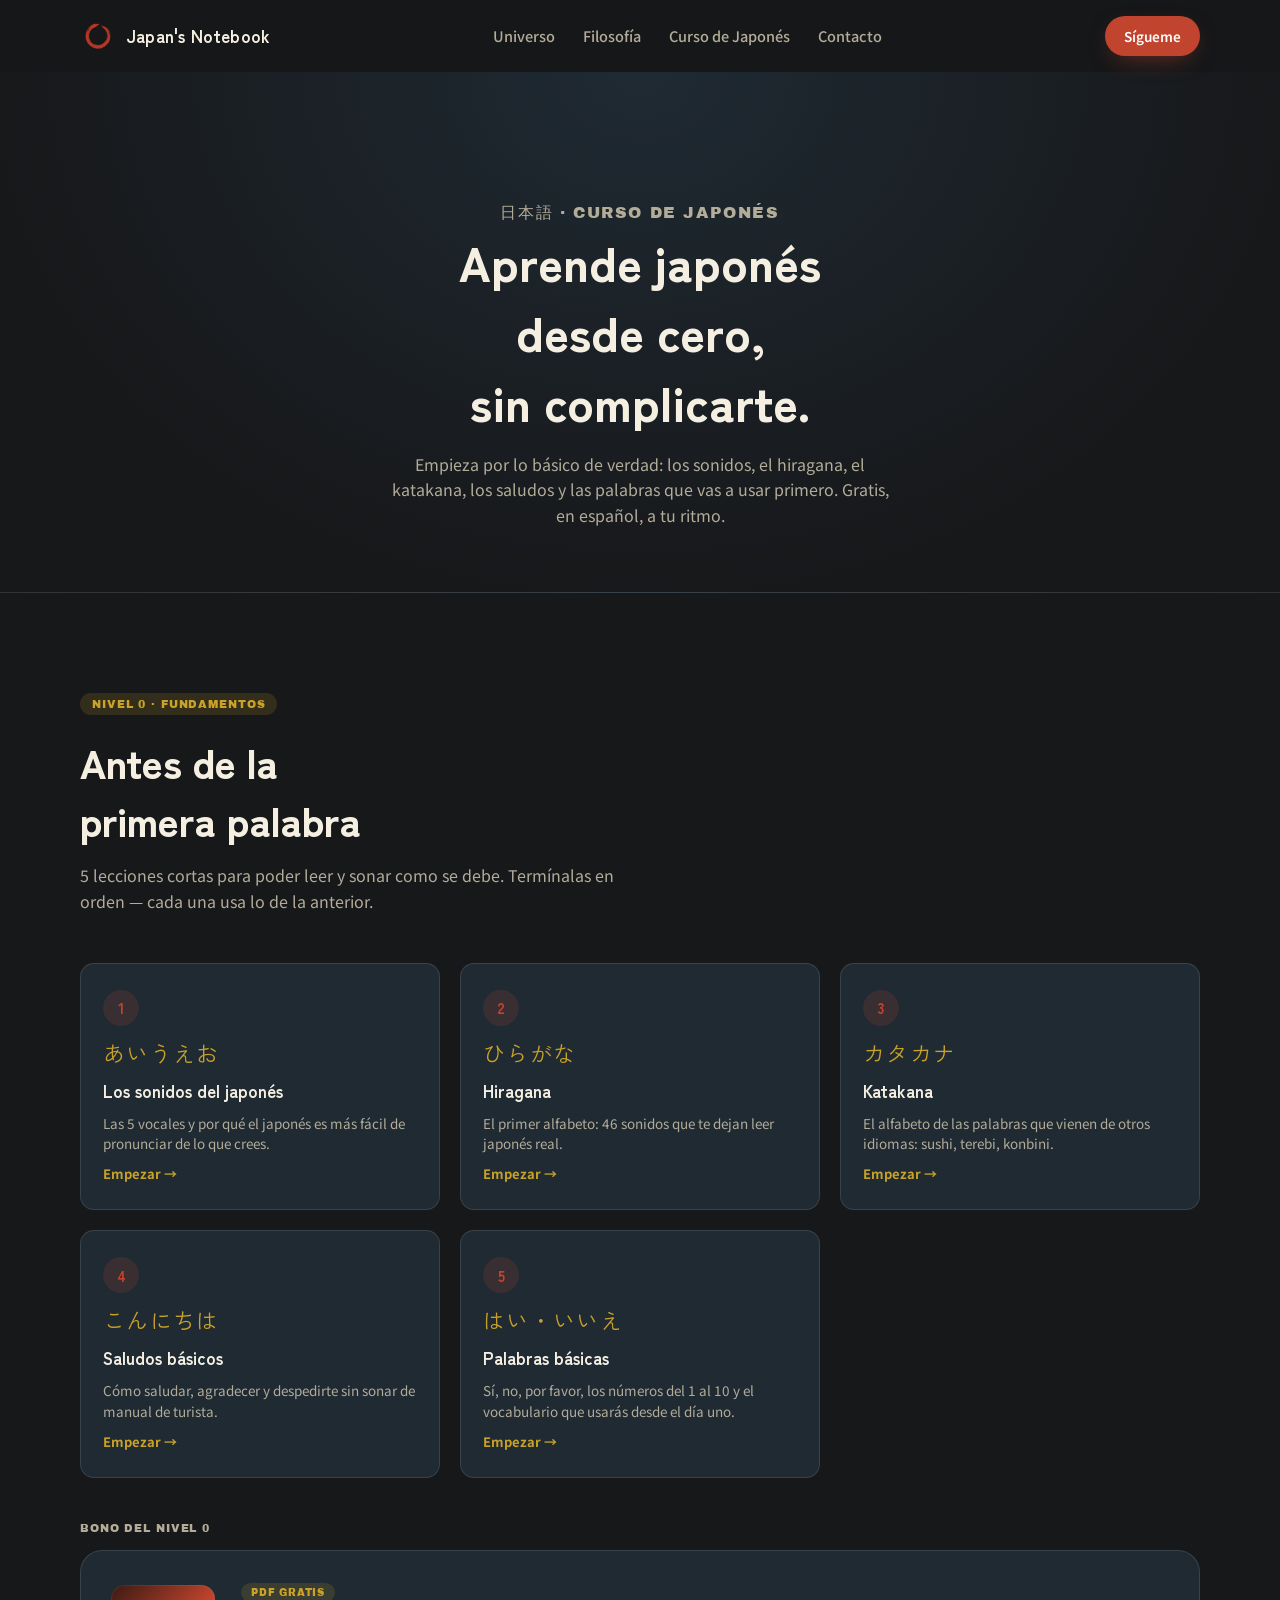
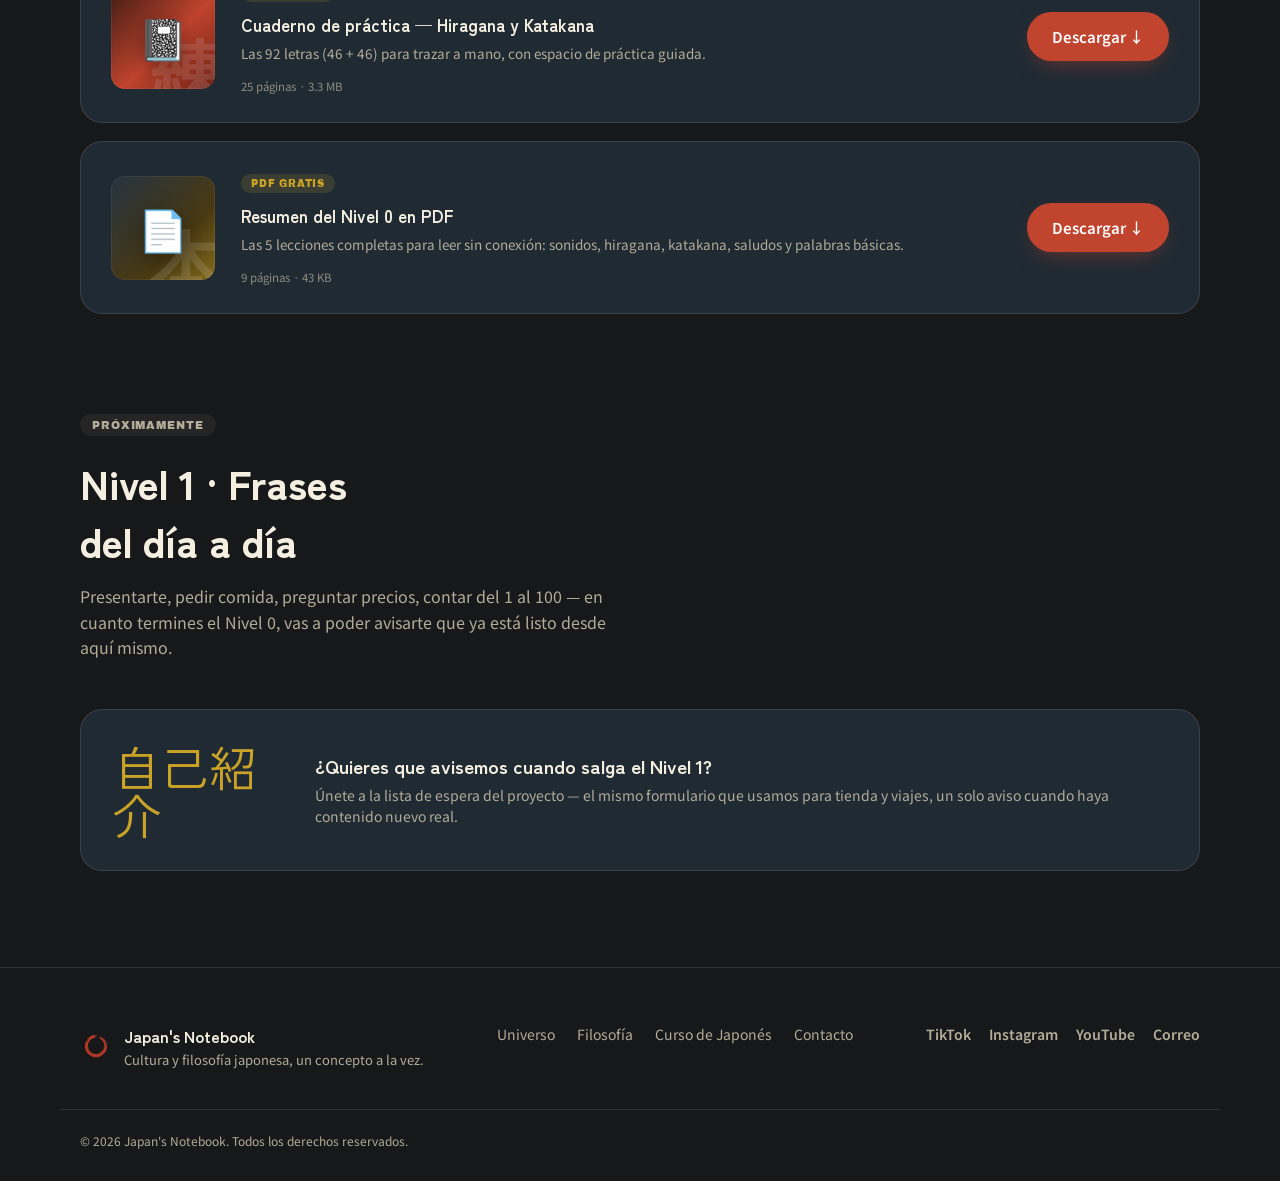
==== commit b5721354: "Rediseña las tarjetas de descargables al formato horizontal de leccion-teaser Antes eran cards verti" ====
--- a/curso-de-japones.html
+++ b/curso-de-japones.html
@@ -75,30 +75,30 @@
         <p class="descargables-kicker reveal">Bono del Nivel 0</p>
         <div class="descargables-grid">
           <a class="descargable-card reveal" href="assets/descargables/Cuaderno-Hiragana-Katakana-Japans-Notebook.pdf" download>
-            <div class="descargable-cover descargable-cover--cuaderno">
-              <span class="descargable-badge">PDF · 25 páginas</span>
-              <span class="descargable-cover-kanji" lang="ja" aria-hidden="true">練</span>
-              <span class="descargable-cover-icon" aria-hidden="true">📓</span>
-            </div>
-            <div class="descargable-body">
+            <span class="descargable-visual descargable-visual--cuaderno" aria-hidden="true">
+              <span class="descargable-visual-kanji" lang="ja">練</span>
+              <span class="descargable-visual-icon">📓</span>
+            </span>
+            <div class="descargable-content">
+              <span class="descargable-badge">PDF gratis</span>
               <h3>Cuaderno de práctica — Hiragana y Katakana</h3>
               <p>Las 92 letras (46 + 46) para trazar a mano, con espacio de práctica guiada.</p>
               <span class="descargable-meta">25 páginas · 3.3 MB</span>
-              <span class="btn btn-primary btn-sm">Descargar gratis ↓</span>
             </div>
+            <span class="btn btn-primary descargable-cta">Descargar ↓</span>
           </a>
           <a class="descargable-card reveal" href="assets/descargables/Curso-de-Japones-Nivel-0-Japans-Notebook.pdf" download>
-            <div class="descargable-cover descargable-cover--resumen">
-              <span class="descargable-badge">PDF · 9 páginas</span>
-              <span class="descargable-cover-kanji" lang="ja" aria-hidden="true">本</span>
-              <span class="descargable-cover-icon" aria-hidden="true">📄</span>
-            </div>
-            <div class="descargable-body">
+            <span class="descargable-visual descargable-visual--resumen" aria-hidden="true">
+              <span class="descargable-visual-kanji" lang="ja">本</span>
+              <span class="descargable-visual-icon">📄</span>
+            </span>
+            <div class="descargable-content">
+              <span class="descargable-badge">PDF gratis</span>
               <h3>Resumen del Nivel 0 en PDF</h3>
               <p>Las 5 lecciones completas para leer sin conexión: sonidos, hiragana, katakana, saludos y palabras básicas.</p>
               <span class="descargable-meta">9 páginas · 43 KB</span>
-              <span class="btn btn-primary btn-sm">Descargar gratis ↓</span>
             </div>
+            <span class="btn btn-primary descargable-cta">Descargar ↓</span>
           </a>
         </div>
       </div>
--- a/css/styles.css
+++ b/css/styles.css
@@ -433,43 +433,47 @@
   font-family: var(--font-label); font-size: 11px; letter-spacing:.08em; text-transform:uppercase;
   color: var(--text-dim); margin-bottom: 16px;
 }
-.descargables-grid{ display:grid; grid-template-columns: repeat(2, 1fr); gap:22px; }
+.descargables-grid{ display:flex; flex-direction:column; gap:18px; }
 .descargable-card{
-  display:flex; flex-direction:column; background: var(--surface); border:1px solid var(--line);
-  border-radius: var(--radius-lg); overflow:hidden;
-  transition: transform .25s ease, border-color .25s ease, box-shadow .25s ease;
+  display:flex; align-items:center; gap:26px; background: var(--surface); border:1px solid var(--line);
+  border-radius: var(--radius-lg); padding: 26px 30px;
+  transition: transform .22s ease, border-color .22s ease, box-shadow .22s ease;
 }
 .descargable-card:hover{
-  transform: translateY(-6px); border-color: var(--gold);
+  transform: translateY(-5px); border-color: var(--gold);
   box-shadow: 0 24px 48px -24px rgba(0,0,0,.6);
 }
-.descargable-cover{
-  position:relative; height:168px; display:flex; align-items:center; justify-content:center;
-  overflow:hidden; isolation:isolate;
-}
-.descargable-cover--cuaderno{ background: linear-gradient(135deg, #3a1a12 0%, var(--shu) 55%, #6e2116 100%); }
-.descargable-cover--resumen{ background: linear-gradient(135deg, var(--surface-2) 0%, #4a3a12 60%, var(--gold) 130%); }
-.descargable-cover-kanji{
-  position:absolute; right:-14px; bottom:-26px; font-family: var(--font-display); font-weight:700;
-  font-size: 108px; line-height:1; color: rgba(255,255,255,0.10); z-index:1; pointer-events:none;
-}
-.descargable-cover-icon{
-  font-size: 52px; z-index:2; filter: drop-shadow(0 8px 16px rgba(0,0,0,.4));
+.descargable-visual{
+  position:relative; flex-shrink:0; width: 104px; height:104px; border-radius: var(--radius);
+  display:flex; align-items:center; justify-content:center; overflow:hidden; isolation:isolate;
+  box-shadow: inset 0 0 0 1px rgba(255,255,255,0.06);
+}
+.descargable-visual--cuaderno{ background: linear-gradient(135deg, #3a1a12 0%, var(--shu) 55%, #6e2116 100%); }
+.descargable-visual--resumen{ background: linear-gradient(135deg, var(--surface-2) 0%, #4a3a12 65%, var(--gold) 140%); }
+.descargable-visual-kanji{
+  position:absolute; right:-8px; bottom:-16px; font-family: var(--font-display); font-weight:700;
+  font-size: 74px; line-height:1; color: rgba(255,255,255,0.12); z-index:1; pointer-events:none;
+}
+.descargable-visual-icon{
+  font-size: 40px; z-index:2; filter: drop-shadow(0 6px 12px rgba(0,0,0,.4));
   transition: transform .3s ease;
 }
-.descargable-card:hover .descargable-cover-icon{ transform: scale(1.08) rotate(-3deg); }
+.descargable-card:hover .descargable-visual-icon{ transform: scale(1.1) rotate(-4deg); }
+.descargable-content{ flex:1; min-width:0; }
 .descargable-badge{
-  position:absolute; top:14px; left:14px; z-index:3; font-family: var(--font-label); font-size:10px;
-  letter-spacing:.08em; color: var(--text); background: rgba(23,24,26,0.55); backdrop-filter: blur(6px);
-  padding: 5px 10px; border-radius: 999px; border: 1px solid rgba(244,239,225,0.18);
-}
-.descargable-body{ padding: 22px 24px 24px; display:flex; flex-direction:column; gap:6px; flex:1; }
-.descargable-body h3{ font-size: 16.5px; line-height:1.3; }
-.descargable-body p{ color: var(--text-dim); font-size:13px; line-height:1.55; flex:1; margin-bottom:4px; }
-.descargable-meta{ font-size:11.5px; color: var(--text-dim); opacity:.75; margin-bottom:10px; }
-.descargable-body .btn{ align-self:stretch; }
-
-@media (max-width: 760px){ .descargables-grid{ grid-template-columns: 1fr; } }
+  display:inline-block; font-family: var(--font-label); font-size: 10px; letter-spacing:.08em;
+  text-transform:uppercase; color: var(--gold); background: var(--gold-dim);
+  padding: 4px 10px; border-radius: 999px; margin-bottom: 10px;
+}
+.descargable-content h3{ font-size: 17px; margin-bottom: 6px; }
+.descargable-content p{ color: var(--text-dim); font-size:13.5px; line-height:1.55; margin-bottom: 8px; }
+.descargable-meta{ font-size:11.5px; color: var(--text-dim); opacity:.75; }
+.descargable-cta{ flex-shrink:0; white-space:nowrap; }
+
+@media (max-width: 700px){
+  .descargable-card{ flex-direction:column; text-align:center; padding: 28px 24px; }
+  .descargable-cta{ width:100%; }
+}
 
 @media (max-width: 980px){ .leccion-grid{ grid-template-columns: repeat(2,1fr); } }
 @media (max-width: 620px){ .leccion-grid{ grid-template-columns: 1fr; } .leccion-teaser{ flex-direction:column; text-align:center; } }
